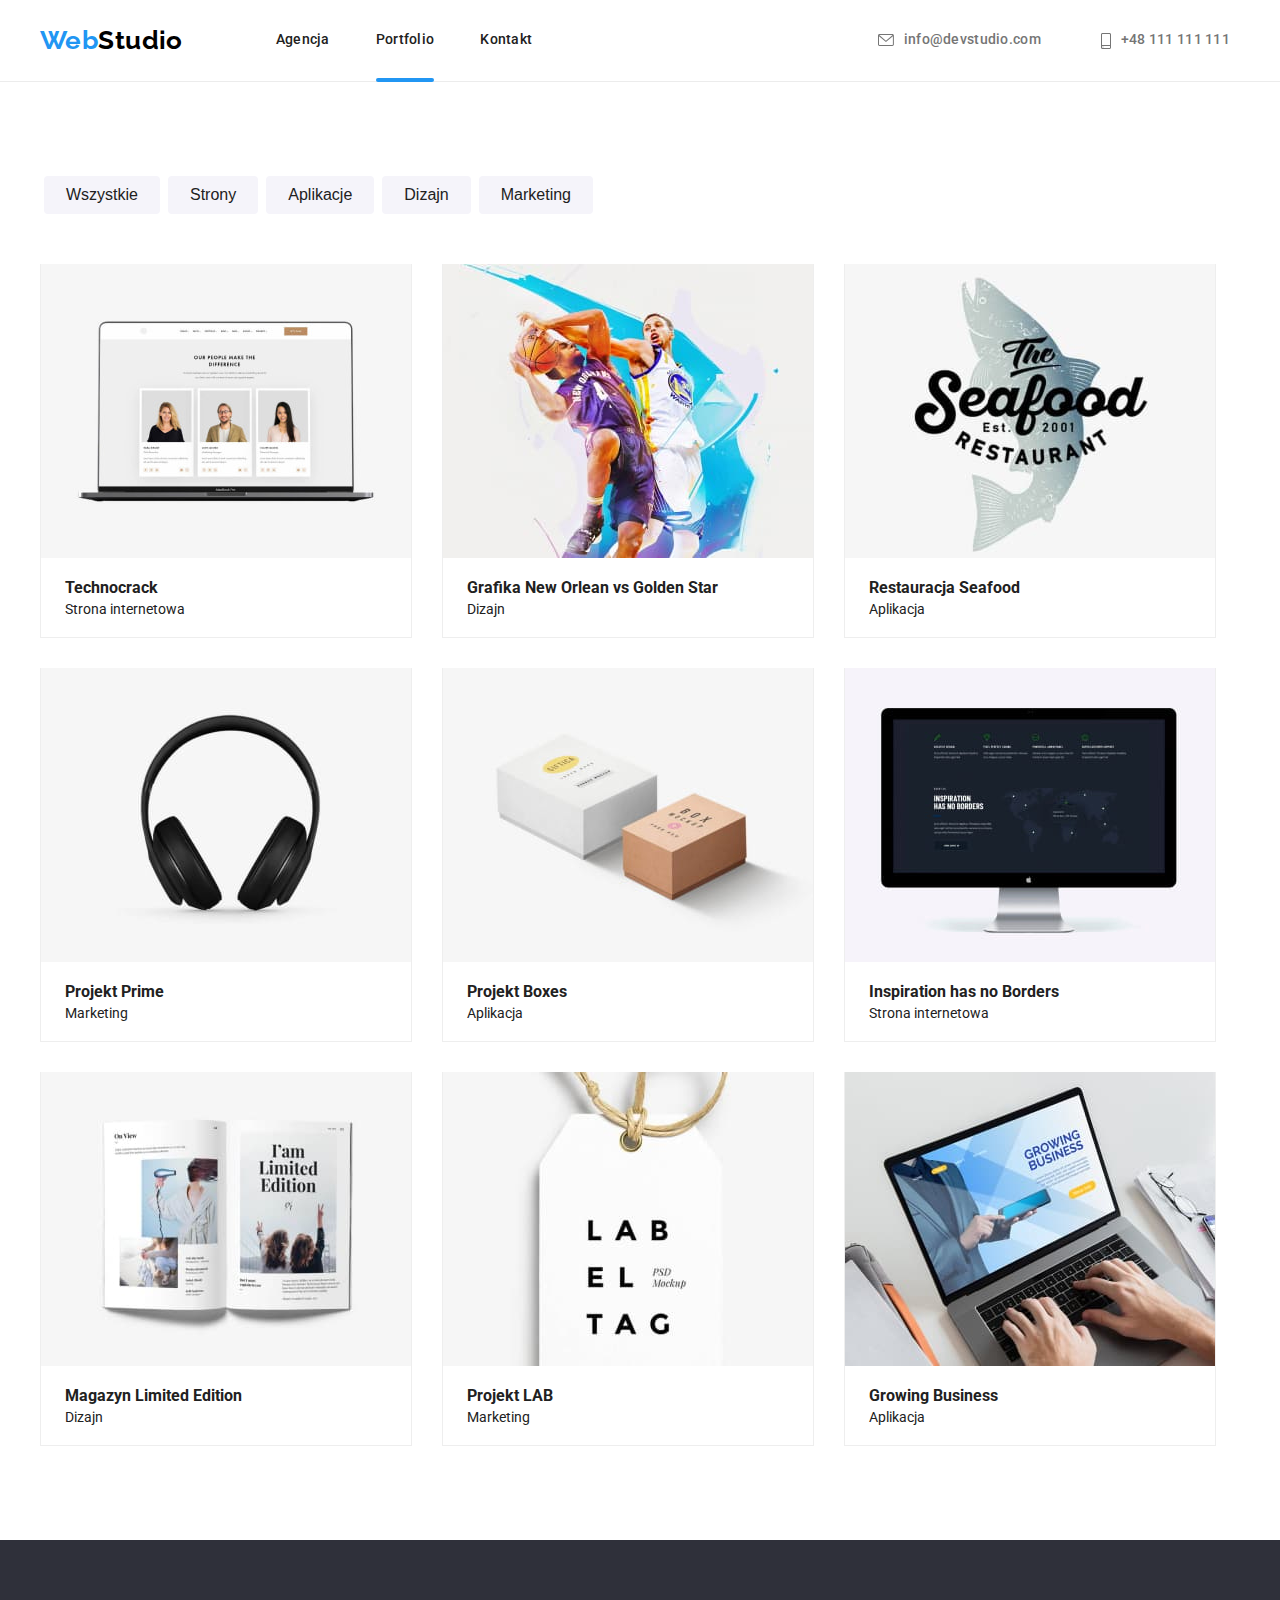
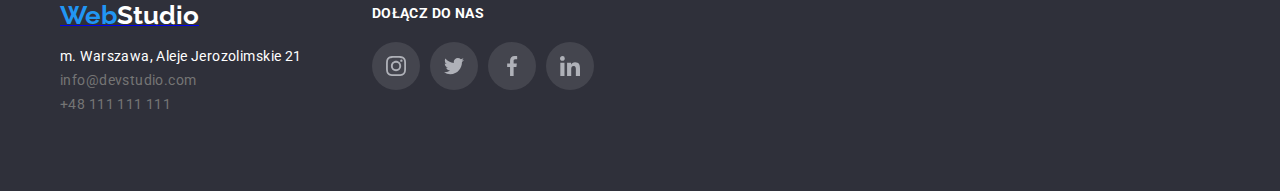
==== portfolio.html @ 41b76c95 "new files" ====
<!DOCTYPE html>
<html lang="pl">
  <head>
    <title>Portfolio</title>
    <meta name="description" content="Strona poświęcona projektowaniu stron internetowych." />
    <meta charset="UTF-8" />
    <meta http-equiv="X-UA-Compatible" content="IE=edge" />
    <meta name="viewport" content="width=device-width, initial-scale=1.0" />
    <link rel="preconnect" href="https://fonts.googleapis.com" />
    <link rel="preconnect" href="https://fonts.gstatic.com" crossorigin />
    <link
      href="https://fonts.googleapis.com/css2?family=Raleway:wght@700&family=Roboto:wght@400;500;700;900&display=swap"
      rel="stylesheet"
    />
    <link
      rel="stylesheet"
      href="./modern-normalize.min.css"
      integrity="sha512-wpPYUAdjBVSE4KJnH1VR1HeZfpl1ub8YT/NKx4PuQ5NmX2tKuGu6U/JRp5y+Y8XG2tV+wKQpNHVUX03MfMFn9Q=="
      crossorigin="anonymous"
      referrerpolicy="no-referrer"
    />
    <link rel="stylesheet" href="./css/styles.css" />
  </head>

  <body>
    <header class="header">
      <div class="cointainer">
        <div class="logo-menu">
          <a class="a" href="./"><span class="web">Web</span><span class="studio">Studio</span></a>
          <nav>
            <ul class="menu">
              <li><a class="link-nav" href="./">Agencja</a></li>
              <li><a class="link-nav is-on" href="./portfolio.html">Portfolio</a></li>
              <li><a class="link-nav" href="#contact">Kontakt</a></li>
            </ul>
          </nav>
        </div>
        <ul class="contact-header">
          <li>
            <a class="link-contact-header" href="mailto:info@devstudio.com">
              <svg class="icon-mailto" width="16" height="12">
                <use href="./images/icons.svg#icon-envelope-1"></use></svg
              >info@devstudio.com</a
            >
          </li>
          <li>
            <a class="link-contact-header" href="tel:+48111111111">
              <svg class="icon-smartphone" width="10" height="16">
                <use href="./images/icons.svg#icon-smartphone-1"></use></svg
              >+48 111 111 111</a
            >
          </li>
        </ul>
      </div>
    </header>

    <main>
      <div class="section1">
        <ul class="buttons">
          <li><button class="portfolio-button" type="button">Wszystkie</button></li>
          <li><button class="portfolio-button" type="button">Strony</button></li>
          <li><button class="portfolio-button" type="button">Aplikacje</button></li>
          <li><button class="portfolio-button" type="button">Dizajn</button></li>
          <li><button class="portfolio-button" type="button">Marketing</button></li>
        </ul>
      </div>

      <div class="section2">
        <ul class="pictures">
          <li class="portfolio-pictures">
            <div class="overlay-box">
              <img
                src="images/portfolio1.jpg"
                alt="Laptop z wyświetloną przykładową stroną internetową"
                width="370"
                height="294"
              />
              <p class="overlay">
                Technocrack jest popularną platformą wykorzystywaną do rozpowszechniania
                koronawirusa. Firmy wykorzystują tę platformę do celów szpiegowskich i ataków na
                niezabezpieczone serwery konkurencji
              </p>
            </div>

            <h3 class="portfolio-h3">Technocrack</h3>
            <p class="portfolio-p">Strona internetowa</p>
          </li>

          <li class="portfolio-pictures">
            <div class="overlay-box">
              <img
                src="images/portfolio2.jpg"
                alt="Dwóch zawodników koszykówki walczących o piłkę"
                width="370"
                height="294"
              />
              <p class="overlay">
                Technocrack jest popularną platformą wykorzystywaną do rozpowszechniania
                koronawirusa. Firmy wykorzystują tę platformę do celów szpiegowskich i ataków na
                niezabezpieczone serwery konkurencji
              </p>
            </div>
            <h3 class="portfolio-h3">Grafika New Orlean vs Golden Star</h3>
            <p class="portfolio-p">Dizajn</p>
          </li>
          <li class="portfolio-pictures">
            <div class="overlay-box">
              <img
                src="images/portfolio3.jpg"
                alt="Logo restauracji z rybą w tle"
                width="370"
                height="294"
              />
              <p class="overlay">
                Technocrack jest popularną platformą wykorzystywaną do rozpowszechniania
                koronawirusa. Firmy wykorzystują tę platformę do celów szpiegowskich i ataków na
                niezabezpieczone serwery konkurencji
              </p>
            </div>
            <h3 class="portfolio-h3">Restauracja Seafood</h3>
            <p class="portfolio-p">Aplikacja</p>
          </li>
          <li class="portfolio-pictures">
            <div class="overlay-box">
              <img
                src="images/portfolio4.jpg"
                alt="Czarne słuchawki audio na białym tle"
                width="370"
                height="294"
              />
              <p class="overlay">
                Technocrack jest popularną platformą wykorzystywaną do rozpowszechniania
                koronawirusa. Firmy wykorzystują tę platformę do celów szpiegowskich i ataków na
                niezabezpieczone serwery konkurencji
              </p>
            </div>
            <h3 class="portfolio-h3">Projekt Prime</h3>
            <p class="portfolio-p">Marketing</p>
          </li>
          <li class="portfolio-pictures">
            <div class="overlay-box">
              <img
                src="images/portfolio5.jpg"
                alt="Dwa kartonowe opakowania"
                width="370"
                height="294"
              />
              <p class="overlay">
                Technocrack jest popularną platformą wykorzystywaną do rozpowszechniania
                koronawirusa. Firmy wykorzystują tę platformę do celów szpiegowskich i ataków na
                niezabezpieczone serwery konkurencji
              </p>
            </div>
            <h3 class="portfolio-h3">Projekt Boxes</h3>
            <p class="portfolio-p">Aplikacja</p>
          </li>
          <li class="portfolio-pictures">
            <div class="overlay-box">
              <img
                src="images/portfolio6.jpg"
                alt="Czarny monitor komputera z wyświetloną przykładową stroną internetową"
                width="370"
                height="294"
              />
              <p class="overlay">
                Technocrack jest popularną platformą wykorzystywaną do rozpowszechniania
                koronawirusa. Firmy wykorzystują tę platformę do celów szpiegowskich i ataków na
                niezabezpieczone serwery konkurencji
              </p>
            </div>
            <h3 class="portfolio-h3">Inspiration has no Borders</h3>
            <p class="portfolio-p">Strona internetowa</p>
          </li>
          <li class="portfolio-pictures">
            <div class="overlay-box">
              <img
                src="images/portfolio7.jpg"
                alt="Orwarty magazyn na białym tle"
                width="370"
                height="294"
              />
              <p class="overlay">
                Technocrack jest popularną platformą wykorzystywaną do rozpowszechniania
                koronawirusa. Firmy wykorzystują tę platformę do celów szpiegowskich i ataków na
                niezabezpieczone serwery konkurencji
              </p>
            </div>
            <h3 class="portfolio-h3">Magazyn Limited Edition</h3>
            <p class="portfolio-p">Dizajn</p>
          </li>
          <li class="portfolio-pictures">
            <div class="overlay-box">
              <img
                src="images/portfolio8.jpg"
                alt="Przykładowy projekt metki"
                width="370"
                height="294"
              />
              <p class="overlay">
                Technocrack jest popularną platformą wykorzystywaną do rozpowszechniania
                koronawirusa. Firmy wykorzystują tę platformę do celów szpiegowskich i ataków na
                niezabezpieczone serwery konkurencji
              </p>
            </div>
            <h3 class="portfolio-h3">Projekt LAB</h3>
            <p class="portfolio-p">Marketing</p>
          </li>
          <li class="portfolio-pictures">
            <div class="overlay-box">
              <img
                src="images/portfolio9.jpg"
                alt="Dłonie osoby pracującej na laptopie"
                width="370"
                height="294"
              />
              <p class="overlay">
                Technocrack jest popularną platformą wykorzystywaną do rozpowszechniania
                koronawirusa. Firmy wykorzystują tę platformę do celów szpiegowskich i ataków na
                niezabezpieczone serwery konkurencji
              </p>
            </div>
            <h3 class="portfolio-h3">Growing Business</h3>
            <p class="portfolio-p">Aplikacja</p>
          </li>
        </ul>
      </div>
    </main>

    <footer class="footer-box">
      <div class="cointainer">
        <div>
          <a class="a-footer" href="./"
            ><span class="web">Web</span><span class="studio-footer">Studio</span></a
          >
          <address>
            <ul>
              <li>
                <a
                  class="footer-address"
                  href="https://goo.gl/maps/4mvbAodd3Mhs6b2KA"
                  target="_blank"
                  rel="noopener noreferrer nofollow"
                  >m. Warszawa, Aleje Jerozolimskie 21</a
                >
              </li>
              <li>
                <a class="footer-contact" class="footer" href="mailto:info@devstudio.com"
                  >info@devstudio.com</a
                >
              </li>
              <li>
                <a class="footer-contact" class="footer" href="tel:+48111111111">+48 111 111 111</a>
              </li>
            </ul>
          </address>
        </div>
        <div>
          <p class="join-us">DOŁĄCZ DO NAS</p>

          <div class="join-us-container">
            <a class="icon-join-us"
              ><svg width="20px" height="20px" vievBox="0 0 40 40">
                <use href="./images/icons.svg#icon-instagram-2-1"></use></svg
            ></a>

            <a class="icon-join-us"
              ><svg width="20px" height="20px" vievBox="0 0 40 40">
                <use href="./images/icons.svg#icon-twitter-1-1"></use></svg
            ></a>

            <a class="icon-join-us"
              ><svg width="20px" height="20px" vievBox="0 0 40 40">
                <use href="./images/icons.svg#icon-facebook-1-1"></use></svg
            ></a>

            <a class="icon-join-us"
              ><svg width="20px" height="20px" vievBox="0 0 40 40">
                <use href="./images/icons.svg#icon-linkedin-1-3"></use></svg
            ></a>
          </div>
        </div>
      </div>
    </footer>
  </body>
</html>
---- css/styles.css ----
body {
  font-family: 'Roboto', 'sans-serif';
  color: var(--main-color);
  font-size: 14px;
  text-decoration: none;
  margin: 0px;
}

:root {
  --main-color: #212121;
  --secondary-color: #757575;
  --highlight-color: #2196f3;
}

.link-nav:hover,
.link-nav:focus {
  color: var(--highlight-color);
  text-decoration: none;
  letter-spacing: 0.02em;
  line-height: 1.14;
  display: flex;
  transition-duration: 250ms;
  transition-timing-function: cubic-bezier(0.4, 0, 0.2, 1);
}

.header {
  text-decoration: none;
  width: 100%;
  padding: 0px;
  display: flex;
  margin: 0 auto;
  justify-content: space-between;
  border-bottom: 1px solid #ececec;
}

.header .cointainer {
  display: flex;
  align-items: center;
  justify-content: space-between;
  width: 100%;
  margin: 0 auto;
}

nav {
  display: block;
}

.logo-menu {
  display: flex;
  margin: 0px;
}

.link-nav {
  color: var(--main-color);
  text-decoration: none;
  letter-spacing: 0.02em;
  line-height: 1.14;
  font-style: normal;
  font-weight: 500;
  font-size: 14px;
  display: flex;
  margin: 32px 46px 32px 0px;
  transition-property: color;
}

.is-on {
  position: relative;
}

.is-on::after {
  content: '';
  position: absolute;
  background: var(--highlight-color);
  border-radius: 2px;
  width: 100%;
  height: 4px;
  margin-top: 46px;
}

.menu {
  display: flex;
  margin: 0px;
  flex-grow: 2;
  justify-content: flex-start;
}

.contact-header {
  display: flex;
  margin: 0px;
}

.logo-menu .link-contact-header {
  display: flex;
  align-items: center;
  justify-content: space-between;
}

.link-contact-header {
  color: var(--secondary-color);
  cursor: pointer;
  letter-spacing: 0.02em;
  line-height: 1.14;
  text-decoration: none;
  font-weight: 500;
  font-size: 14px;
  display: flex;
  padding: 0px 10px 0px 50px;
  align-items: center;
  transition-property: color;
}

.link-contact-header:hover,
.link-contact-header:focus {
  color: var(--highlight-color);
  text-decoration: none;
  letter-spacing: 0.02em;
  line-height: 1.14;
  cursor: pointer;
  font-weight: 500;
  font-size: 14px;
  display: flex;
  transition-duration: 250ms;
  transition-timing-function: cubic-bezier(0.4, 0, 0.2, 1);
}

.link-contact-header:focus,
.link-contact-header:hover svg {
  fill: var(--highlight-color);
  transition-duration: 250ms;
  transition-timing-function: cubic-bezier(0.4, 0, 0.2, 1);
}

.a {
  text-decoration: none;
  color: black;
  cursor: pointer;
  letter-spacing: 0.03em;
  align-items: center;
  margin: 0px;
  justify-content: start;
  padding: 25px 93px 25px 0px;
}

.studio:hover,
.studio:focus,
.studio-footer:hover,
.studio-footer:focus,
.web:focus,
.web:hover {
  color: var(--highlight-color);
  transition-duration: 250ms;
  transition-timing-function: cubic-bezier(0.4, 0, 0.2, 1);
}

.h1 {
  letter-spacing: 0.06em;
  line-height: 1.36;
  font-style: normal;
  font-weight: 900;
  font-size: 44px;
}

.web {
  font-family: Raleway;
  color: var(--highlight-color);
  font-size: 26px;
  font-style: bold;
  text-decoration: none;
  line-height: 1.19;
  font-style: normal;
  font-weight: 700;
  font-size: 26px;
  transition-property: color;
}

.studio {
  font-family: Raleway;
  color: #000000;
  font-size: 26px;
  font-style: bold;
  text-decoration: none;
  line-height: 1.19;
  font-style: normal;
  font-weight: 700;
  font-size: 26px;
  transition-property: color;
}

.main-box {
  background-color: #2f303a;
  background-image: url('../images/img10.jpg'), url('../images/img10overlay.jpg'),
    linear-gradient(to right, #2f303a 40%, transparent);
  background-position: center;
  background-size: cover;
  background-repeat: no-repeat;
  color: #ffffff;
  text-align: center;
  padding-top: 200px;
  padding-bottom: 280px;
  margin: 0px;
}

.button:hover,
.button:focus {
  color: #000000;
  background-color: var(--highlight-color);
  line-height: 1.87;
  font-style: normal;
  font-weight: 700;
  font-size: 16px;
  padding: 10px 41px 10px 42px;
  transition-duration: 250ms;
  transition-timing-function: cubic-bezier(0.4, 0, 0.2, 1);
}

.button {
  background-color: var(--highlight-color);
  color: #ffffff;
  font-size: 16px;
  border-radius: 4px;
  cursor: pointer;
  align-items: center;
  letter-spacing: 0.06em;
  line-height: 1.87;
  font-style: normal;
  font-weight: 700;
  font-size: 16px;
  border-style: none;
  padding: 10px 41px 10px 42px;
  transition-property: color, background-color;
}

.advantages {
  font-weight: 700;
  text-align: center;
  letter-spacing: 0.03em;
  line-height: 1.14;
  font-style: normal;
  font-size: 14px;
  padding-bottom: 10px;
  margin: 0px;
}

.advantages-paragraph {
  color: var(--secondary-color);
  letter-spacing: 0.03em;
  line-height: 1.71;
  font-style: normal;
  font-size: 14px;
  padding: 0px;
  margin: 0px;
}

.projects {
  max-width: 1200px;
  padding-bottom: 94px;
  margin-left: auto;
  margin-right: auto;
  justify-items: left;
}

.team {
  max-width: 100%;
  background-color: #f5f4fa;
  margin: 0px;
}

.team-box {
  max-width: 1200px;
  padding-top: 94px;
  padding-bottom: 94px;
  margin-left: auto;
  margin-right: auto;
  justify-items: left;
}

.h2 {
  text-align: center;
  letter-spacing: 0.03em;
  line-height: 1.16;
  font-style: normal;
  font-weight: 700;
  font-size: 36px;
  justify-items: center;
  margin-bottom: 50px;
  margin-top: 0px;
}

.section.h2 {
  margin: 0px;
  padding: 0px;
}

.h3 {
  font-weight: 500;
  letter-spacing: 0.03em;
  line-height: 1.18;
  font-style: normal;
  font-size: 16px;
  padding-bottom: 10px;
}

.p {
  color: var(--secondary-color);
  letter-spacing: 0.03em;
  line-height: 1.18;
  font-style: normal;
  font-weight: 400;
  font-size: 16px;
  margin: 0px;
}

.footer-box {
  background-color: #2f303a;
  color: #ffffff;
  text-decoration: none;
  padding: 60px;
}

.studio-footer {
  font-family: Raleway;
  color: #ffffff;
  font-size: 26px;
  font-style: bold;
  text-decoration: none;
  line-height: 1.19;
  font-style: normal;
  font-weight: 700;
  transition-property: color;
}

.footer-address {
  color: #ffffff;
  text-decoration: none;
  font-style: normal;
  letter-spacing: 1px;
  cursor: pointer;
  letter-spacing: 0.03em;
  line-height: 1.71;
  transition-property: color;
}

.footer-address:hover,
.fotter-address:focus,
.footer-contact:hover,
.footer-contact:focus {
  color: var(--highlight-color);
  text-decoration: none;
  letter-spacing: 0.03em;
  line-height: 1.71;
  transition-duration: 250ms;
  transition-timing-function: cubic-bezier(0.4, 0, 0.2, 1);
}

.footer-contact {
  color: var(--secondary-color);
  font-style: normal;
  cursor: pointer;
  letter-spacing: 0.03em;
  line-height: 1.71;
  text-decoration: none;
}
.cointainer {
  display: flex;
  max-width: 1200px;
  margin: 0 auto;
}

ul {
  list-style-type: none;
  padding: 0px;
}

.section {
  max-width: 1200px;
  padding-top: 94px;
  padding-bottom: 94px;
  margin-left: auto;
  margin-right: auto;
  justify-items: left;
}

.name-card {
  display: flex;
  gap: 30px;
  margin: 0px;
  list-style: none;
  justify-content: left;
  width: 100%;
}

.item {
  flex-basis: calc((100% - 90px) / 4);
  justify-content: left;
  margin: 0px;
  display: flex;
  flex-wrap: wrap;
}

.item-projects {
  justify-content: center;
  margin-left: auto;
  margin-right: auto;
}

.img-with-title {
  position: relative;
  margin: 0px;
  display: flex;
}

.img-title {
  position: absolute;
  left: 0;
  right: 0;
  background-color: rgba(47, 48, 58, 0.8);
  color: #ffffff;
  text-align: center;
  font-size: 14px;
  font-weight: 700;
  line-height: 1.14;
  letter-spacing: 0.03em;
  bottom: 0;
  padding: 27px;
  margin: 0;
}

.item-team {
  margin-left: auto;
  margin-right: auto;
  box-shadow: 0px 1px 3px rgba(0, 0, 0, 0.12), 0px 1px 1px rgba(0, 0, 0, 0.14),
    0px 2px 1px rgba(0, 0, 0, 0.2);
  border-radius: 0px 0px 4px 4px;
  background-color: #ffffff;
  padding: 0px;
  gap: 30px;
}

.item-team .h3 {
  text-align: center;
  padding-top: 30px;
  padding-bottom: 0px;
  margin: 0px;
}

.item-team .p {
  text-align: center;
  padding-top: 10px;
  margin: 0px;
}

.icon {
  display: flex;
  justify-content: center;
  align-items: center;
  background-color: #f5f4fa;
  background-size: 270px 120px;
  object-position: 50% 50%;
  width: 270px;
  height: 120px;
  padding: 0px;
  margin-bottom: 30px;
}

.icon-mailto {
  fill: var(--secondary-color);
  padding: 34px 10px 34px 0px;
}

.icon-smartphone {
  fill: var(--secondary-color);
  padding: 33px 10px 31px 0px;
}

.icon-container {
  margin: 16px 0px 30px 0px;
  justify-content: space-evenly;
  display: flex;
}

.icon-social-media {
  fill: #afb1b8;
  padding: 14px;
  display: flex;
  border-radius: 50%;
  transition-property: fill, background-color;
}

.icon-social-media:focus,
.icon-social-media:hover {
  background-color: var(--highlight-color);
  fill: #ffffff;
  border-radius: 50%;
  cursor: pointer;
  transition-duration: 250ms;
  transition-timing-function: cubic-bezier(0.4, 0, 0.2, 1);
}

.clients {
  max-width: 100%;
  background-color: #ffffff;
  margin: 0px;
}

.clients-box {
  max-width: 1200px;
  margin-left: auto;
  margin-right: auto;
  justify-items: left;
}

.clients .h2 {
  padding-top: 94px;
  padding-bottom: 50px;
  margin: 0px;
}

.clients-container {
  justify-content: space-evenly;
  gap: 30px;
  display: flex;
}

.icon-clients {
  border: 1px solid;
  border-color: #afb1b8;
  border-radius: 4px;
  width: 170px;
  height: 92px;
  margin-bottom: 94px;
  fill: #afb1b8;
  cursor: pointer;
  transition-property: fill, border-color;
}

.icon-clients:focus,
.icon-clients:hover {
  fill: var(--highlight-color);
  border-color: var(--highlight-color);
  transition-duration: 250ms;
  transition-timing-function: cubic-bezier(0.4, 0, 0.2, 1);
}

.join-us {
  color: #ffffff;
  letter-spacing: 0.03em;
  line-height: 1.14;
  font-style: normal;
  font-size: 14px;
  font-weight: 700;
  padding: 6px 0px 20px 70px;
  margin: 0px;
}

.join-us-container {
  margin-left: 70px;
  justify-content: space-evenly;
  gap: 10px;
  display: flex;
}

.a-footer {
  padding: 25px 0px 25px 0px;
}

.icon-join-us {
  fill: #afb1b8;
  background-color: #ffffff1a;
  padding: 14px;
  border-radius: 50%;
  cursor: pointer;
  display: flex;
  transition-property: background-color;
}

.icon-join-us:focus,
.icon-join-us:hover {
  background-color: var(--highlight-color);
  fill: #ffffff;
  border-radius: 50%;
  cursor: pointer;
  transition-duration: 250ms;
  transition-timing-function: cubic-bezier(0.4, 0, 0.2, 1);
}

/*    OKNO MODALNE    */

.backdrop {
  position: fixed;
  left: 0;
  right: 0;
  top: 0;
  bottom: 0;
  width: 100%;
  height: 100%;
  transition: visibility 0.6s linear, opacity 0.6s linear;
  background-color: rgba(0, 0, 0, 0.2);
}

.modal {
  transition: transform 0.6s linear;
  position: absolute;
  top: 50%;
  left: 50%;
  transform: translate(-50%, -50%) scale(1);
  width: 528px;
  min-height: 581px;
  background: #ffffff;
  box-shadow: 0px 1px 3px rgba(0, 0, 0, 0.12), 0px 1px 1px rgba(0, 0, 0, 0.14),
    0px 2px 1px rgba(0, 0, 0, 0.2);
  border-radius: 4px;
  padding: 10px;
}

.is-hidden .modal {
  transform: translate(-50%, -50%) scale(0);
}

.is-hidden {
  pointer-events: none;
  visibility: hidden;
  opacity: 0;
}

.close-button {
  position: absolute;
  top: 8px;
  right: 8px;
  width: 30px;
  height: 30px;
  background: transparent;
  border: 1px solid rgba(0, 0, 0, 0.1);
  border-radius: 50%;
  cursor: pointer;
  padding: 0;
  transition-property: background-color;
}

.close-icon {
  fill: #000000;
  background-color: transparent;
  display: flex;
  justify-content: center;
  border-radius: 50%;
  transition-property: fill, background-color;
}

.close-button:hover,
.close-button:focus,
.close-icon:hover,
.close-icon:focus {
  background-color: var(--highlight-color);
  fill: #ffffff;
  transition-duration: 250ms;
  transition-timing-function: cubic-bezier(0.4, 0, 0.2, 1);
}

/*   PORTFOLIO    */

.portfolio-button {
  background-color: #f5f4fa;
  border: none;
  color: var(--main-color);
  text-align: center;
  text-decoration: none;
  display: inline-block;
  font-size: 16px;
  border-radius: 4px;
  cursor: pointer;
  align-items: center;
  font-weight: 500;
  line-height: 1.62;
  border-style: none;
  font-style: normal;
  padding: 6px 22px 6px 22px;
  margin-left: 4px;
  margin-right: 4px;
  transition-property: color, background-color;
}

.portfolio-button:hover,
.portfolio-button:focus {
  color: #ffffff;
  background-color: var(--highlight-color);
  font-weight: 500;
  line-height: 1.62;
  font-style: normal;
  font-size: 16px;
  border-style: none;
  box-shadow: 0px 3px 1px rgba(0, 0, 0, 0.1), 0px 1px 2px rgba(0, 0, 0, 0.08),
    0px 2px 2px rgba(0, 0, 0, 0.12);
  border-radius: 4px;
  transition-duration: 250ms;
  transition-timing-function: cubic-bezier(0.4, 0, 0.2, 1);
}

.buttons {
  display: flex;
  justify-content: center;
  margin: 0px;
  padding-top: 94px;
  padding-bottom: 50px;
}

.section .buttons {
  display: flex;
  padding-top: 94px;
  padding-bottom: 50px;
  justify-content: center;
}

.section.pictures {
  max-width: 1200px;
  padding-top: 0px;
  margin-left: auto;
  margin-right: auto;
  margin-top: 0px;
}

.pictures {
  display: flex;
  flex-wrap: wrap;
  gap: 30px;
  padding: 0;
  list-style: none;
  margin: 0px;
}

.portfolio-pictures:hover {
  box-shadow: 0px 1px 1px rgba(0, 0, 0, 0.12), 0px 4px 4px rgba(0, 0, 0, 0.06),
    1px 4px 6px rgba(0, 0, 0, 0.16);
    transition-duration: 250ms;
  transition-timing-function: cubic-bezier(0.4, 0, 0.2, 1);
}

.portfolio-pictures {
  flex-basis: calc((1170px - 60px) / 3);
  margin: 0px;
  padding: 0px;
  background-color: #fff;
  box-sizing: border-box;
  border-left: 1px solid #eeeeee;
  border-right: 1px solid #eeeeee;
  border-bottom: 1px solid #eeeeee;
  transition-property: box-shadow;
}

.portfolio-pictures .h3 {
  padding: 20px 24px 4px 24px;
}

.section1 {
  max-width: 1200px;
  margin-left: auto;
  margin-right: auto;
  justify-items: left;
}

.section2 {
  max-width: 1200px;
  margin-left: auto;
  margin-right: auto;
  justify-items: left;
  padding-top: 0px;
  padding-bottom: 94px;
}

.portfolio-h3 {
  padding: 20px 24px 4px 24px;
  margin: 0px;
}

.portfolio-p {
  padding: 0px 24px 20px 24px;
  margin: 0px;
}

.overlay-box {
  display: block;
  width: 100%;
  height: 294px;
  object-fit: cover;
  position: relative;
  overflow: hidden;
}

.overlay {
  width: 370px;
  height: 100%;
  position: absolute;
  margin: 0;
  left: 0;
  right: 0;
  top: 0;
  bottom: 0;
  color: #ffffff;
  background-color: rgba(33, 150, 243, 0.9);
  transform: translateY(100%);
  transition-duration: 250ms;
  transition-timing-function: cubic-bezier(0.4, 0, 0.2, 1);
  overflow: hidden;

  font-size: 18px;
  line-height: 1.55;
  letter-spacing: 0.03em;
  text-align: left;
  padding-top: 49px;
  padding-left: 24px;
  padding-right: 45px;
}

.portfolio-pictures:hover .overlay {
  transform: translateY(0);
  transition-duration: 250ms;
  transition-timing-function: cubic-bezier(0.4, 0, 0.2, 1);
}
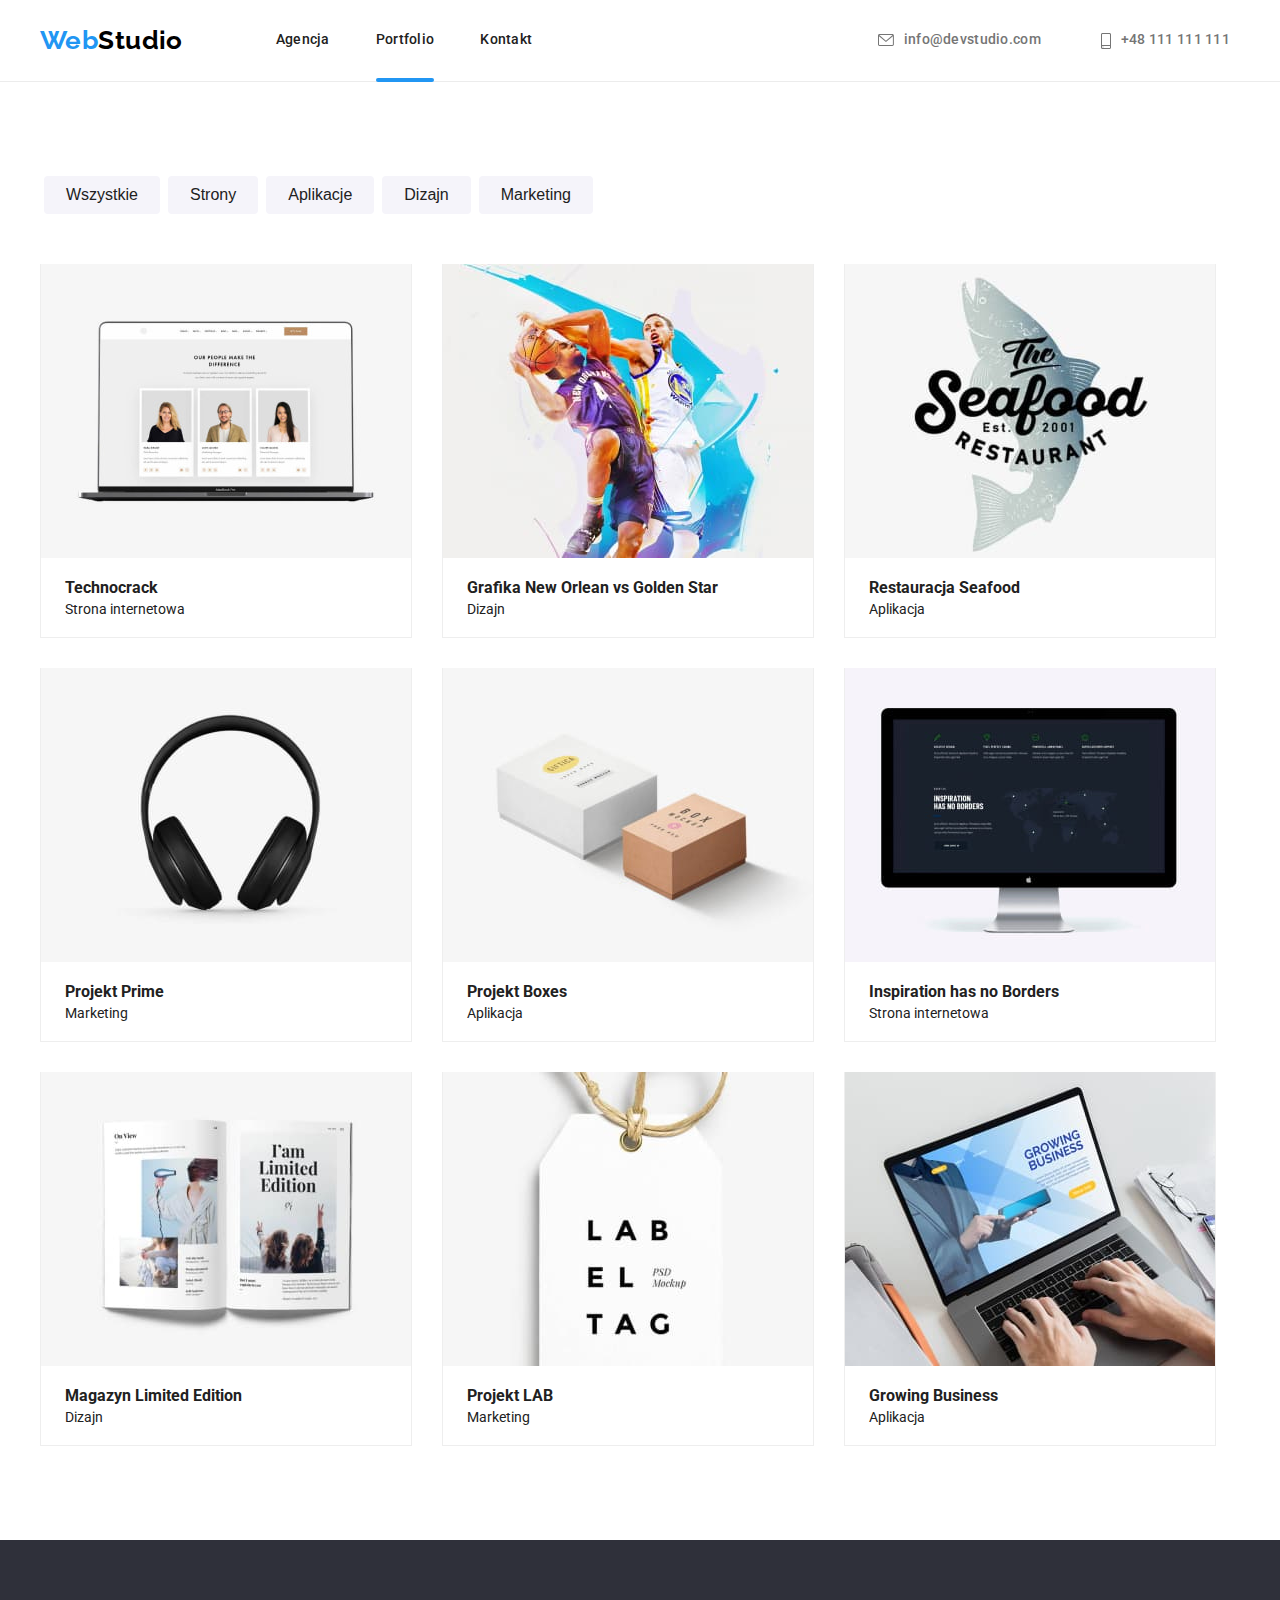
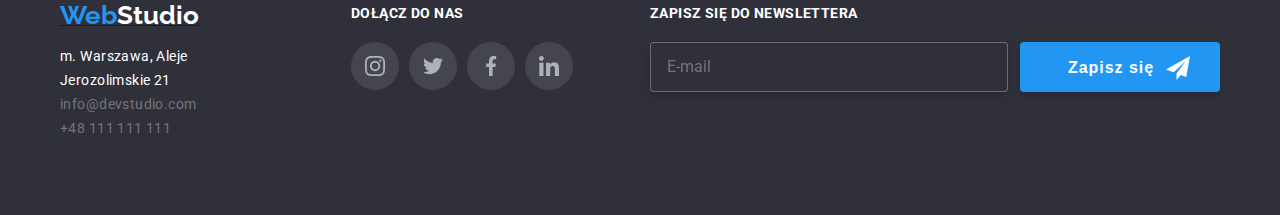
==== commit 931ae116: "footer submit modal form" ====
--- a/portfolio.html
+++ b/portfolio.html
@@ -259,25 +259,38 @@
 
           <div class="join-us-container">
             <a class="icon-join-us"
-              ><svg width="20px" height="20px" vievBox="0 0 40 40">
+              ><svg width="20" height="20" viewBox="0 0 40 40">
                 <use href="./images/icons.svg#icon-instagram-2-1"></use></svg
             ></a>
 
             <a class="icon-join-us"
-              ><svg width="20px" height="20px" vievBox="0 0 40 40">
+              ><svg width="20" height="20" viewBox="0 0 40 40">
                 <use href="./images/icons.svg#icon-twitter-1-1"></use></svg
             ></a>
 
             <a class="icon-join-us"
-              ><svg width="20px" height="20px" vievBox="0 0 40 40">
+              ><svg width="20" height="20" viewBox="0 0 40 40">
                 <use href="./images/icons.svg#icon-facebook-1-1"></use></svg
             ></a>
 
             <a class="icon-join-us"
-              ><svg width="20px" height="20px" vievBox="0 0 40 40">
+              ><svg width="20" height="20" viewBox="0 0 40 40">
                 <use href="./images/icons.svg#icon-linkedin-1-3"></use></svg
             ></a>
           </div>
+        </div>
+        <div>
+          <p class="submit">ZAPISZ SIĘ DO NEWSLETTERA</p>
+          <form name="submit-form" novalidate class="modal-form">
+            <input class="footer-input" type="email" name="email" placeholder="E-mail" required />
+            <button class="button-sign-in" type="sumbit">
+              <div class="p-button-sign-in">
+                Zapisz się<svg width="24" height="24" viewBox="0 0 32 32">
+                  <use href="./images/icons.svg#icon-icon-send-1"></use>
+                </svg>
+              </div>
+            </button>
+          </form>
         </div>
       </div>
     </footer>
--- a/css/styles.css
+++ b/css/styles.css
@@ -364,6 +364,7 @@
   display: flex;
   max-width: 1200px;
   margin: 0 auto;
+  /* justify-content: space-between; */
 }
 
 ul {
@@ -579,6 +580,81 @@
   fill: #ffffff;
   border-radius: 50%;
   cursor: pointer;
+  transition-duration: 250ms;
+  transition-timing-function: cubic-bezier(0.4, 0, 0.2, 1);
+}
+
+.submit {
+  display: flex;
+  color: #ffffff;
+  letter-spacing: 0.03em;
+  line-height: 1.14;
+  font-style: normal;
+  font-size: 14px;
+  font-weight: 700;
+  padding: 6px 0px 20px 77px;
+  margin: 0px;
+}
+
+.footer-input {
+  box-sizing: border-box;
+  border-color: rgba(255, 255, 255, 0.3);
+  background-color: #2f303a;
+  margin-left: 77px;
+  width: 358px;
+  height: 50px;
+  padding-left: 16px;
+
+  font-family: Roboto;
+  font-size: 16px;
+  line-height: 20px;
+  letter-spacing: 1.25;
+  text-align: left;
+  border: 1px solid rgba(255, 255, 255, 0.3);
+  filter: drop-shadow(0px 4px 4px rgba(0, 0, 0, 0.15));
+  border-radius: 4px;
+}
+
+.button-sign-in {
+  position: relative;
+  /* color: #ffffff; */
+  width: 200px;
+  height: 50px;
+  background: #2196f3;
+  box-shadow: 0px 4px 4px rgba(0, 0, 0, 0.15);
+  border-radius: 4px;
+  margin-left: 12px;
+  border: none;
+  /* fill: #ffffff; */
+  /* transition-property: color, background-color; */
+}
+
+.p-button-sign-in {
+  display: flex;
+  color: #ffffff;
+  fill: #ffffff;
+  position: relative;
+  font-size: 16px;
+  font-weight: 700;
+  line-height: 1.87;
+  letter-spacing: 0.06em;
+  margin: 10px 24px 10px 42px;
+  align-items: center;
+  justify-content: space-between;
+  transition-property: color, background-color;
+}
+
+.p-button-sign-in:hover,
+.p-button-sign-in:focus {
+  color: #000000;
+  fill:#000000;
+  background-color: var(--highlight-color);
+  line-height: 1.87;
+  font-style: normal;
+  font-weight: 700;
+  font-size: 16px;
+  letter-spacing: 0.06em;
+  margin: 10px 24px 10px 42px;
   transition-duration: 250ms;
   transition-timing-function: cubic-bezier(0.4, 0, 0.2, 1);
 }
@@ -655,6 +731,183 @@
   transition-timing-function: cubic-bezier(0.4, 0, 0.2, 1);
 }
 
+input {
+  border: none;
+  outline: none;
+}
+
+input:hover {
+  outline: none;
+}
+
+.input {
+  border: 1px solid rgba(33, 33, 33, 0.2);
+  display: flex;
+  padding-left: 15px;
+  padding-right: 15px;
+  align-items: center;
+  border-radius: 4px;
+  height: 40px;
+  margin-left: 40px;
+  margin-right: 40px;
+}
+
+.input:focus-within {
+  border-color: #2196f3;
+  fill: #2196f3;
+}
+
+textarea {
+  /* width: 448px;
+  height: 120px;
+  margin: 0px;
+  padding: 0px; */
+  resize: none;
+  display: inline-flex;
+}
+
+.p-textarea {
+  font-family: Roboto;
+  font-size: 12px;
+  line-height: 1.16;
+  letter-spacing: 0.01em;
+  height: 120px;
+  padding: 12px 16px;
+}
+
+label {
+  display: flex;
+  flex-direction: column;
+  justify-content: center;
+}
+
+.modal-buttom {
+  position: absolute;
+  width: 200px;
+  height: 50px;
+  background: #2196f3;
+  box-shadow: 0px 4px 4px rgba(0, 0, 0, 0.15);
+  border-radius: 4px;
+  border: none;
+
+  font-family: Roboto;
+  font-size: 16px;
+  font-weight: 700;
+  line-height: 1.87;
+  letter-spacing: 0.06em;
+  text-align: center;
+  color: #ffffff;
+  justify-content: space-between;
+  display: inline-flex;
+}
+
+.modal-header {
+  font-family: Roboto;
+  font-size: 20px;
+  font-weight: 700;
+  line-height: 1.15;
+  letter-spacing: 0.03em;
+  text-align: center;
+  margin-top: 40px;
+  margin-bottom: 2px;
+}
+
+.modal-form {
+  display: flex;
+  justify-content: center;
+}
+
+.p-modal {
+  font-family: Roboto;
+  font-size: 12px;
+  font-weight: 400;
+  line-height: 1.16;
+  letter-spacing: 0.01em;
+  text-align: left;
+  margin-left: 40px;
+  margin-bottom: 4px;
+  margin-top: 10px;
+}
+
+.p-commentary {
+  font-family: Roboto;
+  font-size: 12px;
+  font-weight: 400;
+  line-height: 1.16;
+  letter-spacing: 0.01em;
+  text-align: left;
+  margin-bottom: 4px;
+  margin-top: 10px;
+}
+
+.p-agreement {
+  font-family: Roboto;
+  font-size: 14px;
+  font-weight: 400;
+  line-height: 1.71;
+  letter-spacing: 0.03em;
+  text-align: left;
+}
+
+.checkbox {
+  display: flex;
+}
+
+.checkbox-control {
+  position: relative;
+  display: flex;
+  flex: 0 0 auto;
+  width: 16px;
+  height: 15px;
+  border-radius: 2px;
+  transition-duration: 250ms;
+  transition-timing-function: cubic-bezier(0.4, 0, 0.2, 1);
+}
+
+.checkbox-input {
+  position: absolute;
+  width: 100%;
+  height: 100%;
+  clip: rect(1px, 1px, 1px, 1px);
+}
+
+.checkbox-label {
+  transition-duration: 250ms;
+  transition-timing-function: cubic-bezier(0.4, 0, 0.2, 1);
+  display: block;
+  width: 100%;
+  background-color: #ffffff;
+  border: 1px solid #212121;
+  border-radius: 2px;
+  cursor: pointer;
+}
+
+.checkbox-label:hover {
+  border-color: #2196f3;
+}
+
+/* .checkbox-label::after {
+  content: '';
+  position: absolute;
+  display: block;
+  left: ;
+  top: ;
+  width: ;
+  height: ;
+  border-width: ;
+  border-style: ;
+  border-color: transparent;
+} */
+
+/* .checkbox-input:checked + .checkbox-label {
+  border-color: var(--highlight-color: #2196f3);
+  background-color: var(--highlight-color: #2196f3);
+}
+
+.checkbox-input:checked + .checkbox-label::after {
+  border-color: #ffffff;
+} */
+
 /*   PORTFOLIO    */
 
 .portfolio-button {
@@ -729,7 +982,7 @@
 .portfolio-pictures:hover {
   box-shadow: 0px 1px 1px rgba(0, 0, 0, 0.12), 0px 4px 4px rgba(0, 0, 0, 0.06),
     1px 4px 6px rgba(0, 0, 0, 0.16);
-    transition-duration: 250ms;
+  transition-duration: 250ms;
   transition-timing-function: cubic-bezier(0.4, 0, 0.2, 1);
 }
 
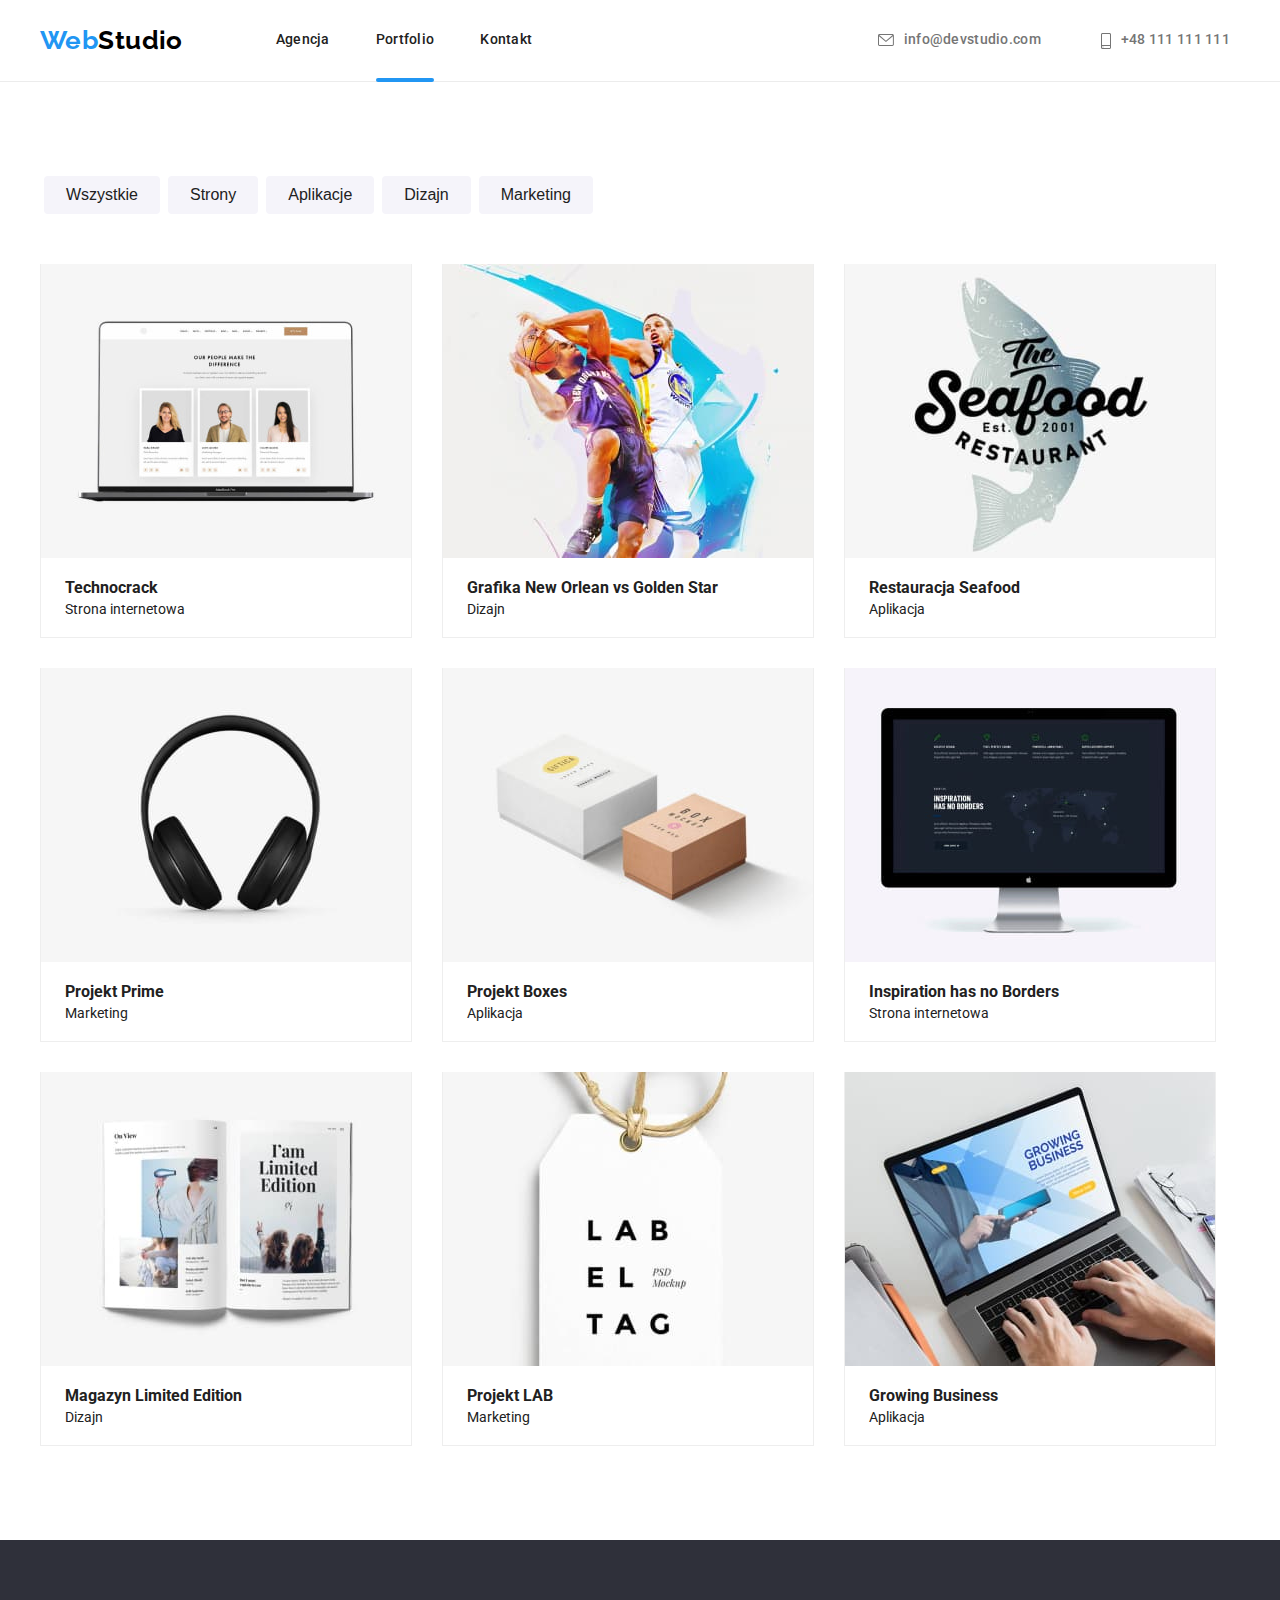
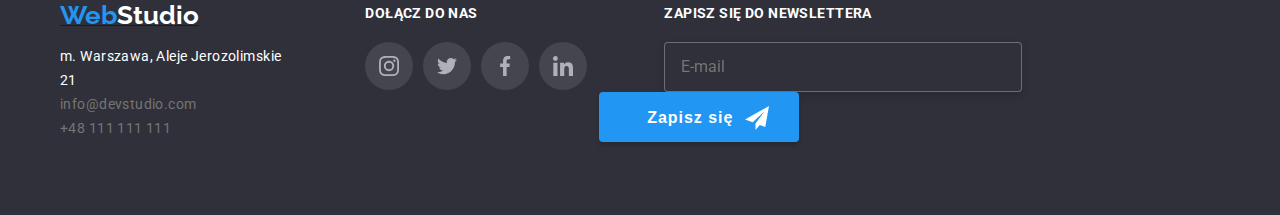
==== commit d260538b: "new modal form" ====
--- a/portfolio.html
+++ b/portfolio.html
@@ -279,7 +279,9 @@
             ></a>
           </div>
         </div>
+        
         <div>
+          
           <p class="submit">ZAPISZ SIĘ DO NEWSLETTERA</p>
           <form name="submit-form" novalidate class="modal-form">
             <input class="footer-input" type="email" name="email" placeholder="E-mail" required />
--- a/css/styles.css
+++ b/css/styles.css
@@ -613,11 +613,33 @@
   border: 1px solid rgba(255, 255, 255, 0.3);
   filter: drop-shadow(0px 4px 4px rgba(0, 0, 0, 0.15));
   border-radius: 4px;
+  transition-property: color, border-color, fill;
+}
+
+.footer-input:focus,
+.footer-input:hover {
+  border-color: var(--highlight-color);
+  background-color: #2f303a;
+  margin-left: 77px;
+  width: 358px;
+  height: 50px;
+  padding-left: 16px;
+
+  font-family: Roboto;
+  font-size: 16px;
+  line-height: 20px;
+  letter-spacing: 1.25;
+  text-align: left;
+  color: var(--highlight-color);
+  border: 1px solid;
+  filter: drop-shadow(0px 4px 4px rgba(0, 0, 0, 0.15));
+  border-radius: 4px;
+  transition-duration: 250ms;
+  transition-timing-function: cubic-bezier(0.4, 0, 0.2, 1);
 }
 
 .button-sign-in {
   position: relative;
-  /* color: #ffffff; */
   width: 200px;
   height: 50px;
   background: #2196f3;
@@ -625,8 +647,6 @@
   border-radius: 4px;
   margin-left: 12px;
   border: none;
-  /* fill: #ffffff; */
-  /* transition-property: color, background-color; */
 }
 
 .p-button-sign-in {
@@ -641,13 +661,13 @@
   margin: 10px 24px 10px 42px;
   align-items: center;
   justify-content: space-between;
-  transition-property: color, background-color;
+  transition-property: fill, color, background-color;
 }
 
 .p-button-sign-in:hover,
 .p-button-sign-in:focus {
   color: #000000;
-  fill:#000000;
+  fill: #000000;
   background-color: var(--highlight-color);
   line-height: 1.87;
   font-style: normal;
@@ -685,7 +705,7 @@
   box-shadow: 0px 1px 3px rgba(0, 0, 0, 0.12), 0px 1px 1px rgba(0, 0, 0, 0.14),
     0px 2px 1px rgba(0, 0, 0, 0.2);
   border-radius: 4px;
-  padding: 10px;
+  padding: 40px;
 }
 
 .is-hidden .modal {
@@ -702,14 +722,12 @@
   position: absolute;
   top: 8px;
   right: 8px;
-  width: 30px;
-  height: 30px;
   background: transparent;
   border: 1px solid rgba(0, 0, 0, 0.1);
   border-radius: 50%;
   cursor: pointer;
-  padding: 0;
-  transition-property: background-color;
+  padding: 5px;
+  transition-property: background-color, fill;
 }
 
 .close-icon {
@@ -717,6 +735,7 @@
   background-color: transparent;
   display: flex;
   justify-content: center;
+  align-items: center;
   border-radius: 50%;
   transition-property: fill, background-color;
 }
@@ -731,39 +750,56 @@
   transition-timing-function: cubic-bezier(0.4, 0, 0.2, 1);
 }
 
-input {
+.modal-header {
+  font-family: Roboto;
+  font-size: 20px;
+  font-weight: 700;
+  line-height: 1.15;
+  letter-spacing: 0.03em;
+  text-align: center;
+  margin-bottom: 2px;
+}
+
+label {
+  display: flex;
+  flex-direction: column;
+  justify-content: center;
+}
+
+input,
+textarea {
   border: none;
   outline: none;
 }
 
-input:hover {
+input:hover,
+input:focus,
+textarea:hover,
+textarea:focus {
   outline: none;
 }
 
 .input {
   border: 1px solid rgba(33, 33, 33, 0.2);
-  display: flex;
-  padding-left: 15px;
-  padding-right: 15px;
-  align-items: center;
   border-radius: 4px;
   height: 40px;
-  margin-left: 40px;
-  margin-right: 40px;
-}
-
-.input:focus-within {
+}
+
+.input:focus-within,
+.p-textarea:focus-within {
   border-color: #2196f3;
   fill: #2196f3;
 }
 
-textarea {
-  /* width: 448px;
-  height: 120px;
-  margin: 0px;
-  padding: 0px; */
-  resize: none;
-  display: inline-flex;
+.p-modal {
+  font-family: Roboto;
+  font-size: 12px;
+  font-weight: 400;
+  line-height: 1.16;
+  letter-spacing: 0.01em;
+  text-align: left;
+  margin-bottom: 4px;
+  margin-top: 10px;
 }
 
 .p-textarea {
@@ -773,12 +809,13 @@
   letter-spacing: 0.01em;
   height: 120px;
   padding: 12px 16px;
-}
-
-label {
-  display: flex;
-  flex-direction: column;
-  justify-content: center;
+  border-radius: 4px;
+  color: var(--highlight-color);
+  border: 1px solid rgba(33, 33, 33, 0.2);
+}
+
+textarea {
+  resize: none;
 }
 
 .modal-buttom {
@@ -797,47 +834,7 @@
   letter-spacing: 0.06em;
   text-align: center;
   color: #ffffff;
-  justify-content: space-between;
-  display: inline-flex;
-}
-
-.modal-header {
-  font-family: Roboto;
-  font-size: 20px;
-  font-weight: 700;
-  line-height: 1.15;
-  letter-spacing: 0.03em;
-  text-align: center;
   margin-top: 40px;
-  margin-bottom: 2px;
-}
-
-.modal-form {
-  display: flex;
-  justify-content: center;
-}
-
-.p-modal {
-  font-family: Roboto;
-  font-size: 12px;
-  font-weight: 400;
-  line-height: 1.16;
-  letter-spacing: 0.01em;
-  text-align: left;
-  margin-left: 40px;
-  margin-bottom: 4px;
-  margin-top: 10px;
-}
-
-.p-commentary {
-  font-family: Roboto;
-  font-size: 12px;
-  font-weight: 400;
-  line-height: 1.16;
-  letter-spacing: 0.01em;
-  text-align: left;
-  margin-bottom: 4px;
-  margin-top: 10px;
 }
 
 .p-agreement {
@@ -849,9 +846,19 @@
   text-align: left;
 }
 
-.checkbox {
-  display: flex;
-}
+.checkbox-box {
+  position: absolute;
+  display: block;
+  margin-top: 20px;
+  margin-bottom: 40px;
+  justify-items: center;
+}
+
+.button-box {
+  display: flex;
+  justify-content: center;
+}
+/* 
 
 .checkbox-control {
   position: relative;
@@ -884,7 +891,7 @@
 
 .checkbox-label:hover {
   border-color: #2196f3;
-}
+} */
 
 /* .checkbox-label::after {
   content: '';
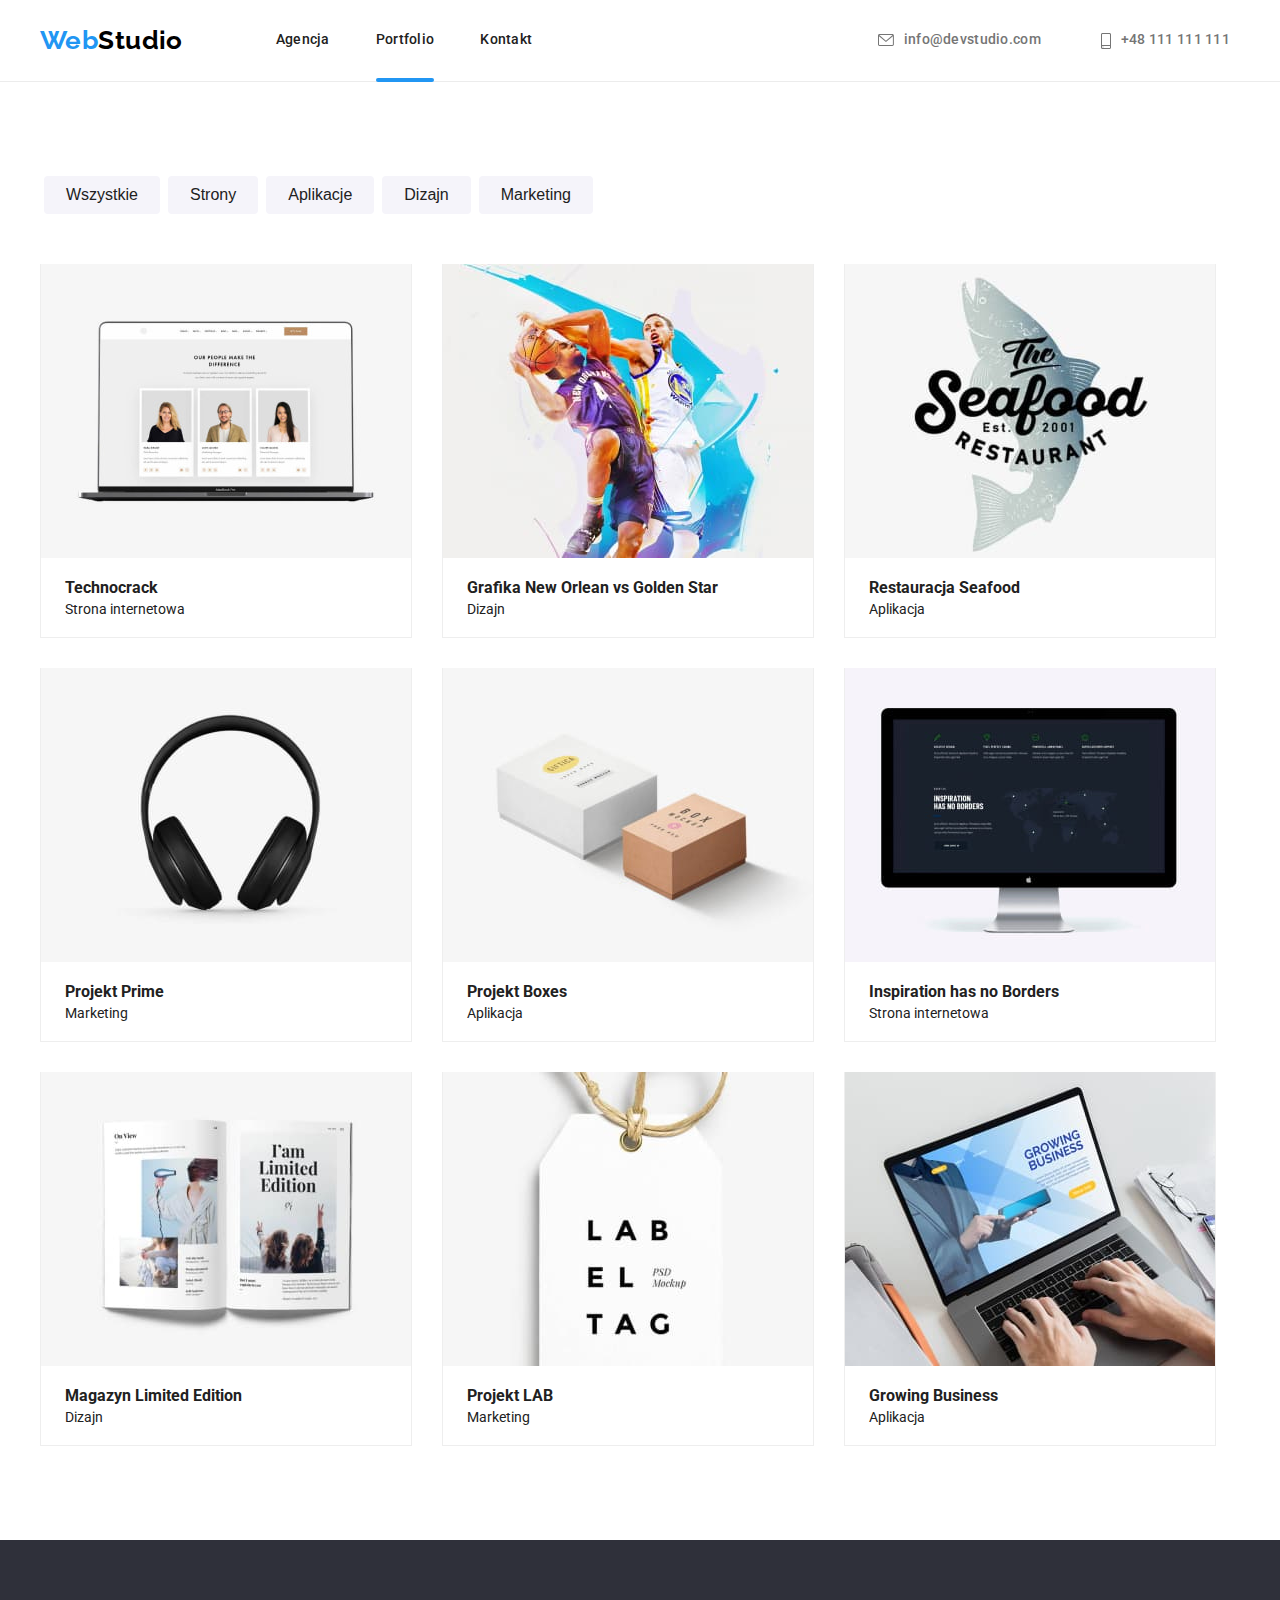
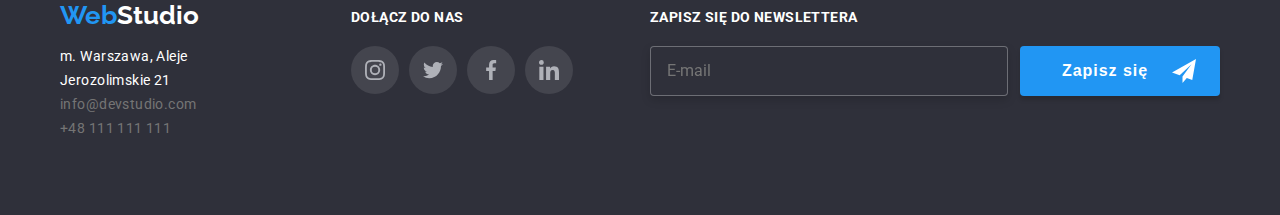
==== commit a2792287: "new footer css and positions for buttons" ====
--- a/portfolio.html
+++ b/portfolio.html
@@ -226,11 +226,11 @@
       </div>
     </main>
 
-    <footer class="footer-box">
+     <footer class="footer-box">
       <div class="cointainer">
         <div>
-          <a class="a-footer" href="./"
-            ><span class="web">Web</span><span class="studio-footer">Studio</span></a
+          <a class="footer-logo" href="./"
+            ><span class="web-footer">Web</span><span class="studio-footer">Studio</span></a
           >
           <address>
             <ul>
@@ -279,18 +279,15 @@
             ></a>
           </div>
         </div>
-        
         <div>
-          
           <p class="submit">ZAPISZ SIĘ DO NEWSLETTERA</p>
-          <form name="submit-form" novalidate class="modal-form">
-            <input class="footer-input" type="email" name="email" placeholder="E-mail" required />
+          <form class="modal-form" name="submit-form" novalidate>
+            <input class="footer-input" type="email" name="email" placeholder="E-mail" required
+            pattern="[a-z0-9._%+-]+@[pa-z0-9.-]+\.[a-z]{2-4}$"" />
             <button class="button-sign-in" type="sumbit">
-              <div class="p-button-sign-in">
-                Zapisz się<svg width="24" height="24" viewBox="0 0 32 32">
-                  <use href="./images/icons.svg#icon-icon-send-1"></use>
-                </svg>
-              </div>
+              Zapisz się<svg width="24" height="24" viewBox="0 0 32 32">
+                <use href="./images/icons.svg#icon-icon-send-1"></use>
+              </svg>
             </button>
           </form>
         </div>
--- a/css/styles.css
+++ b/css/styles.css
@@ -202,7 +202,7 @@
 
 .button:hover,
 .button:focus {
-  color: #000000;
+  color: var(--secondary-color);
   background-color: var(--highlight-color);
   line-height: 1.87;
   font-style: normal;
@@ -228,6 +228,7 @@
   border-style: none;
   padding: 10px 41px 10px 42px;
   transition-property: color, background-color;
+  
 }
 
 .advantages {
@@ -327,6 +328,23 @@
   font-style: normal;
   font-weight: 700;
   transition-property: color;
+  padding-top: 60px;
+  padding-bottom: 20px;
+}
+
+.web-footer {
+  font-family: Raleway;
+  color: var(--highlight-color);
+  font-size: 26px;
+  font-style: bold;
+  text-decoration: none;
+  line-height: 1.19;
+  font-style: normal;
+  font-weight: 700;
+  font-size: 26px;
+  transition-property: color;
+  padding-top: 60px;
+  padding-bottom: 20px;
 }
 
 .footer-address {
@@ -338,6 +356,7 @@
   letter-spacing: 0.03em;
   line-height: 1.71;
   transition-property: color;
+  margin-top: 20px;
 }
 
 .footer-address:hover,
@@ -364,7 +383,6 @@
   display: flex;
   max-width: 1200px;
   margin: 0 auto;
-  /* justify-content: space-between; */
 }
 
 ul {
@@ -475,8 +493,9 @@
 
 .icon-container {
   margin: 16px 0px 30px 0px;
-  justify-content: space-evenly;
-  display: flex;
+  justify-content: center;
+  display: flex;
+  gap: 10px;
 }
 
 .icon-social-media {
@@ -549,7 +568,7 @@
   font-style: normal;
   font-size: 14px;
   font-weight: 700;
-  padding: 6px 0px 20px 70px;
+  padding: 10px 0px 20px 70px;
   margin: 0px;
 }
 
@@ -560,8 +579,9 @@
   display: flex;
 }
 
-.a-footer {
+.footer-logo {
   padding: 25px 0px 25px 0px;
+  text-decoration: none;
 }
 
 .icon-join-us {
@@ -592,19 +612,21 @@
   font-style: normal;
   font-size: 14px;
   font-weight: 700;
-  padding: 6px 0px 20px 77px;
+  padding: 10px 0px 20px 77px;
   margin: 0px;
 }
 
 .footer-input {
   box-sizing: border-box;
+  display: flex;
+  justify-content: center;
   border-color: rgba(255, 255, 255, 0.3);
   background-color: #2f303a;
+  color: var(--highlight-color);
   margin-left: 77px;
   width: 358px;
   height: 50px;
   padding-left: 16px;
-
   font-family: Roboto;
   font-size: 16px;
   line-height: 20px;
@@ -624,7 +646,6 @@
   width: 358px;
   height: 50px;
   padding-left: 16px;
-
   font-family: Roboto;
   font-size: 16px;
   line-height: 20px;
@@ -642,41 +663,41 @@
   position: relative;
   width: 200px;
   height: 50px;
-  background: #2196f3;
+  background: var(--highlight-color);
   box-shadow: 0px 4px 4px rgba(0, 0, 0, 0.15);
   border-radius: 4px;
   margin-left: 12px;
   border: none;
-}
-
-.p-button-sign-in {
-  display: flex;
+  cursor: pointer;
+
   color: #ffffff;
   fill: #ffffff;
-  position: relative;
   font-size: 16px;
   font-weight: 700;
   line-height: 1.87;
   letter-spacing: 0.06em;
-  margin: 10px 24px 10px 42px;
+  padding: 10px 24px 10px 42px;
+  display: flex;
   align-items: center;
   justify-content: space-between;
   transition-property: fill, color, background-color;
 }
 
-.p-button-sign-in:hover,
-.p-button-sign-in:focus {
-  color: #000000;
-  fill: #000000;
-  background-color: var(--highlight-color);
-  line-height: 1.87;
-  font-style: normal;
-  font-weight: 700;
-  font-size: 16px;
-  letter-spacing: 0.06em;
-  margin: 10px 24px 10px 42px;
-  transition-duration: 250ms;
-  transition-timing-function: cubic-bezier(0.4, 0, 0.2, 1);
+.button-sign-in:focus,
+.button-sign-in:hover {
+  color: var(--secondary-color);
+  fill: var(--secondary-color);
+  position: relative;
+  width: 200px;
+  height: 50px;
+  background: var(--highlight-color);
+  box-shadow: 0px 4px 4px rgba(0, 0, 0, 0.15);
+  border-radius: 4px;
+  margin-left: 12px;
+  border: none;
+  transition-duration: 250ms;
+  transition-timing-function: cubic-bezier(0.4, 0, 0.2, 1);
+  cursor: pointer;
 }
 
 /*    OKNO MODALNE    */
@@ -706,6 +727,12 @@
     0px 2px 1px rgba(0, 0, 0, 0.2);
   border-radius: 4px;
   padding: 40px;
+  box-sizing: border-box;
+}
+
+.modal-form {
+  display: flex;
+  justify-content: space-around;
 }
 
 .is-hidden .modal {
@@ -720,6 +747,9 @@
 
 .close-button {
   position: absolute;
+  display: flex;
+  justify-content: center;
+  align-items: center;
   top: 8px;
   right: 8px;
   background: transparent;
@@ -727,17 +757,10 @@
   border-radius: 50%;
   cursor: pointer;
   padding: 5px;
-  transition-property: background-color, fill;
-}
-
-.close-icon {
-  fill: #000000;
-  background-color: transparent;
-  display: flex;
-  justify-content: center;
-  align-items: center;
-  border-radius: 50%;
   transition-property: fill, background-color;
+  box-sizing: border-box;
+  width: 30px;
+  height: 30px;
 }
 
 .close-button:hover,
@@ -760,10 +783,16 @@
   margin-bottom: 2px;
 }
 
-label {
-  display: flex;
-  flex-direction: column;
-  justify-content: center;
+.modal-icon {
+  position: absolute;
+  top: 50%;
+  transform: translate(10px, -50%);
+}
+
+input {
+  box-sizing: border-box;
+  width: 100%;
+  padding: 12px 1px 12px 42px;
 }
 
 input,
@@ -779,19 +808,23 @@
   outline: none;
 }
 
-.input {
+.input-box {
+  position: relative;
   border: 1px solid rgba(33, 33, 33, 0.2);
   border-radius: 4px;
   height: 40px;
-}
-
-.input:focus-within,
-.p-textarea:focus-within {
+  transition-property: fill, border-color;
+}
+
+.input-box:focus-within,
+.modal-textarea:focus-within {
   border-color: #2196f3;
   fill: #2196f3;
-}
-
-.p-modal {
+  transition-duration: 250ms;
+  transition-timing-function: cubic-bezier(0.4, 0, 0.2, 1);
+}
+
+.label-modal {
   font-family: Roboto;
   font-size: 12px;
   font-weight: 400;
@@ -802,30 +835,40 @@
   margin-top: 10px;
 }
 
-.p-textarea {
+.modal-textarea .input-box {
   font-family: Roboto;
   font-size: 12px;
   line-height: 1.16;
   letter-spacing: 0.01em;
-  height: 120px;
-  padding: 12px 16px;
   border-radius: 4px;
   color: var(--highlight-color);
   border: 1px solid rgba(33, 33, 33, 0.2);
 }
 
 textarea {
+  font-family: Roboto;
+  font-size: 12px;
+  line-height: 1.16;
+  letter-spacing: 0.01em;
   resize: none;
+  width: 448px;
+  height: 120px;
+  position: relative;
+  border: 1px solid rgba(33, 33, 33, 0.2);
+  border-radius: 4px;
+  padding: 12px 16px;
+  box-sizing: border-box;
 }
 
 .modal-buttom {
-  position: absolute;
+  position: relative;
   width: 200px;
   height: 50px;
-  background: #2196f3;
+  background: var(--highlight-color);
   box-shadow: 0px 4px 4px rgba(0, 0, 0, 0.15);
   border-radius: 4px;
   border: none;
+  cursor: pointer;
 
   font-family: Roboto;
   font-size: 16px;
@@ -834,86 +877,117 @@
   letter-spacing: 0.06em;
   text-align: center;
   color: #ffffff;
-  margin-top: 40px;
-}
-
-.p-agreement {
+  transition-property: color;
+}
+
+.modal-buttom:focus,
+.modal-buttom:hover {
+  color: var(--secondary-color);
+  transition-duration: 250ms;
+  transition-timing-function: cubic-bezier(0.4, 0, 0.2, 1);
+}
+
+.modal-agreement {
   font-family: Roboto;
   font-size: 14px;
   font-weight: 400;
   line-height: 1.71;
   letter-spacing: 0.03em;
   text-align: left;
-}
-
-.checkbox-box {
-  position: absolute;
-  display: block;
-  margin-top: 20px;
-  margin-bottom: 40px;
-  justify-items: center;
+  color: var(--secondary-color);
+  margin-bottom: 0px;
+}
+
+.modal-agreement-1 {
+  font-family: Roboto;
+  font-size: 14px;
+  font-weight: 400;
+  line-height: 1.71;
+  letter-spacing: 0.03em;
+  text-align: left;
+
+  color: var(--highlight-color);
 }
 
 .button-box {
   display: flex;
   justify-content: center;
-}
-/* 
-
-.checkbox-control {
+  margin: 0;
+}
+
+/* CUSTOM CHECKBOX */
+
+*,
+*::before,
+*::after {
+  padding: 0;
+  border: 0;
+}
+
+.checkbox {
+  display: inline-flex;
+  justify-content: center;
+  align-items: center;
+  width: 100%;
+  margin-bottom: 30px;
+}
+
+.chceckbox_control {
   position: relative;
-  display: flex;
-  flex: 0 0 auto;
+  margin-right: 7px;
   width: 16px;
   height: 15px;
-  border-radius: 2px;
-  transition-duration: 250ms;
-  transition-timing-function: cubic-bezier(0.4, 0, 0.2, 1);
-}
-
-.checkbox-input {
+  margin-top: 13px;
+}
+
+.checkbox_input {
+  display: flex;
+  margin: 0px;
+}
+
+.checkbox-icon {
   position: absolute;
-  width: 100%;
-  height: 100%;
-  clip: rect(1px, 1px, 1px, 1px);
-}
-
-.checkbox-label {
-  transition-duration: 250ms;
-  transition-timing-function: cubic-bezier(0.4, 0, 0.2, 1);
-  display: block;
+  display: flex;
+  justify-content: center;
+  align-items: center;
+  pointer-events: none;
+  top: 0;
+  left: 0;
+  fill: transparent;
+  transition-property: fill, background-color, color;
   width: 100%;
   background-color: #ffffff;
-  border: 1px solid #212121;
+  border: 2px solid #212121;
+  box-sizing: border-box;
   border-radius: 2px;
   cursor: pointer;
 }
 
-.checkbox-label:hover {
-  border-color: #2196f3;
-} */
-
-/* .checkbox-label::after {
+.checkbox-icon:hover {
+  border-color: none;
+  background: #2196f3;
+  border-radius: 2px;
+  fill: #ffffff;
+  transition-duration: 250ms;
+  transition-timing-function: cubic-bezier(0.4, 0, 0.2, 1);
+}
+
+.checkbox-icon::after {
   content: '';
   position: absolute;
   display: block;
-  left: ;
-  top: ;
-  width: ;
-  height: ;
-  border-width: ;
-  border-style: ;
-  border-color: transparent;
-} */
-
-/* .checkbox-input:checked + .checkbox-label {
-  border-color: var(--highlight-color: #2196f3);
-  background-color: var(--highlight-color: #2196f3);
-}
-
-.checkbox-input:checked + .checkbox-label::after {
+}
+
+.checkbox_input:checked + .checkbox-icon {
+  display: block;
+  border-color: #2196f3;
+  background-color: #2196f3;
+  fill: #ffffff;
+}
+
+.checkbox_input:checked + .checkbox-icon::after {
   border-color: #ffffff;
-} */
+}
 
 /*   PORTFOLIO    */
 
